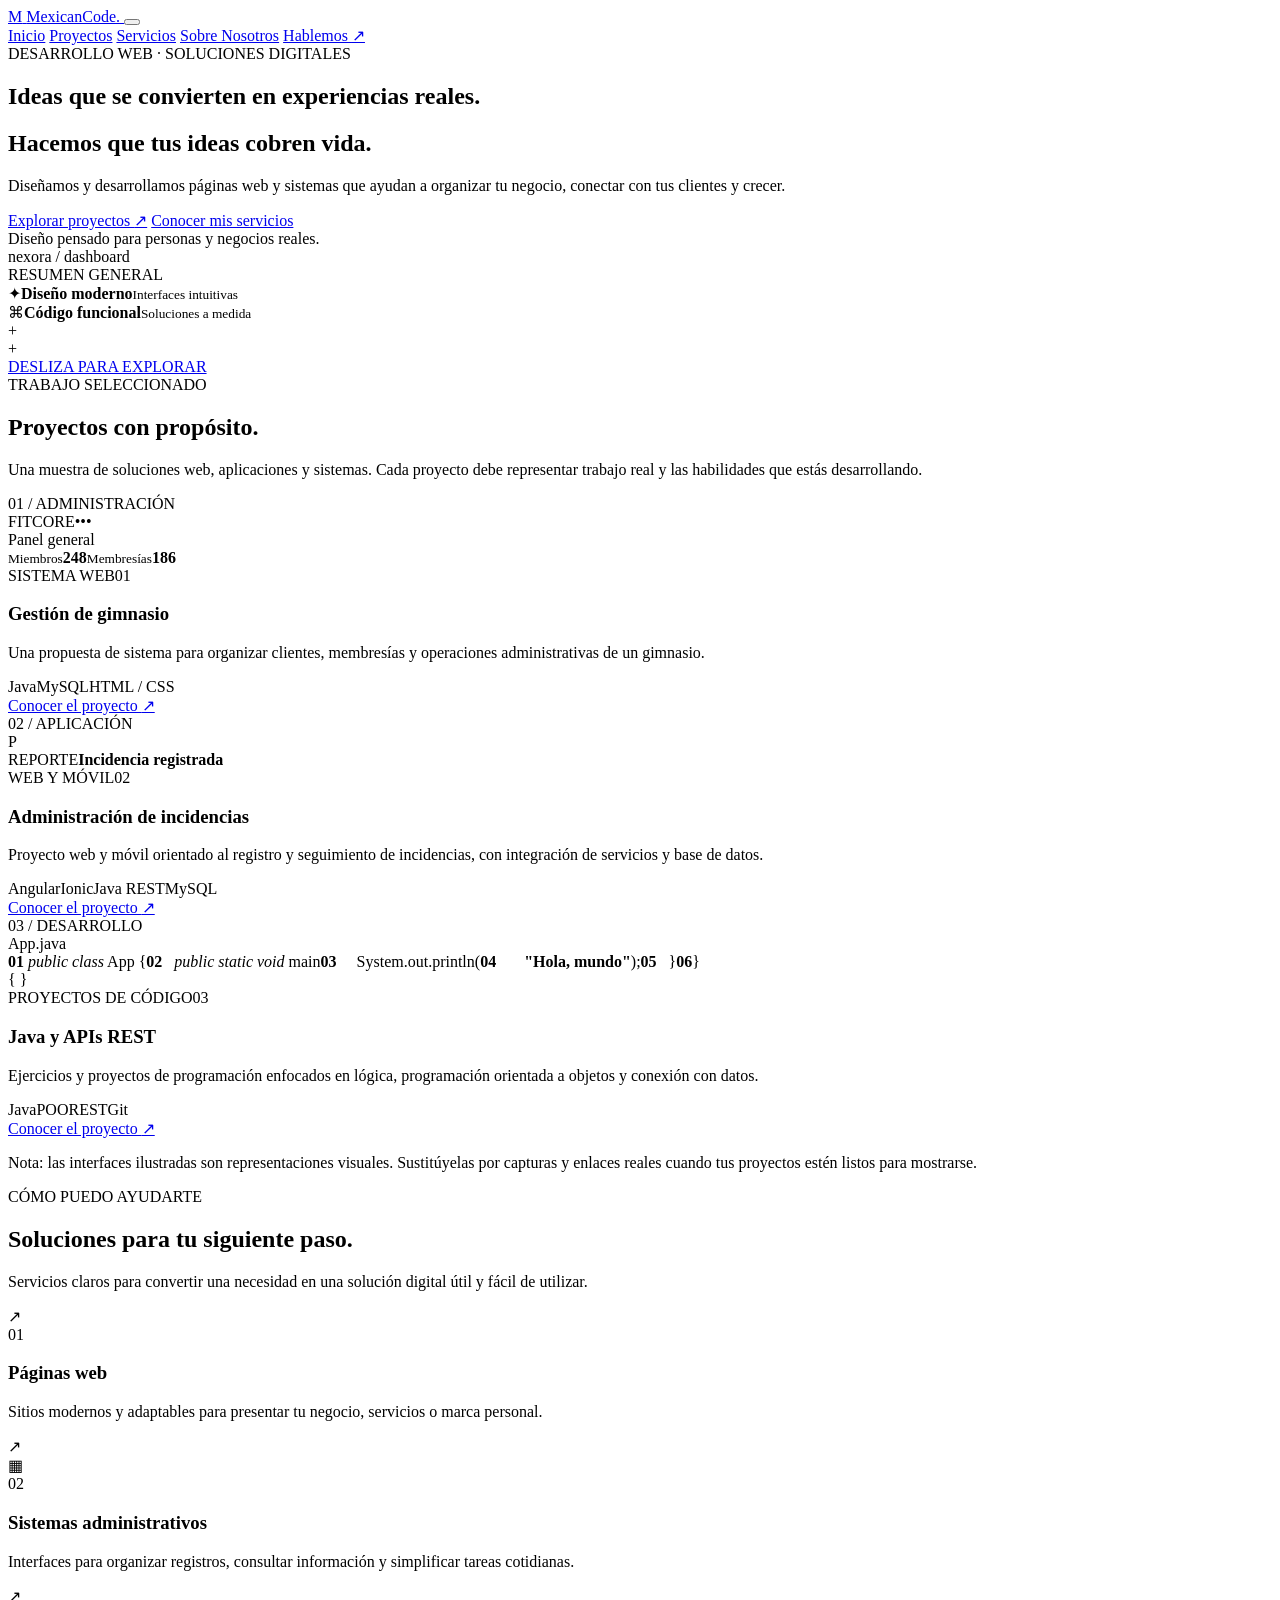
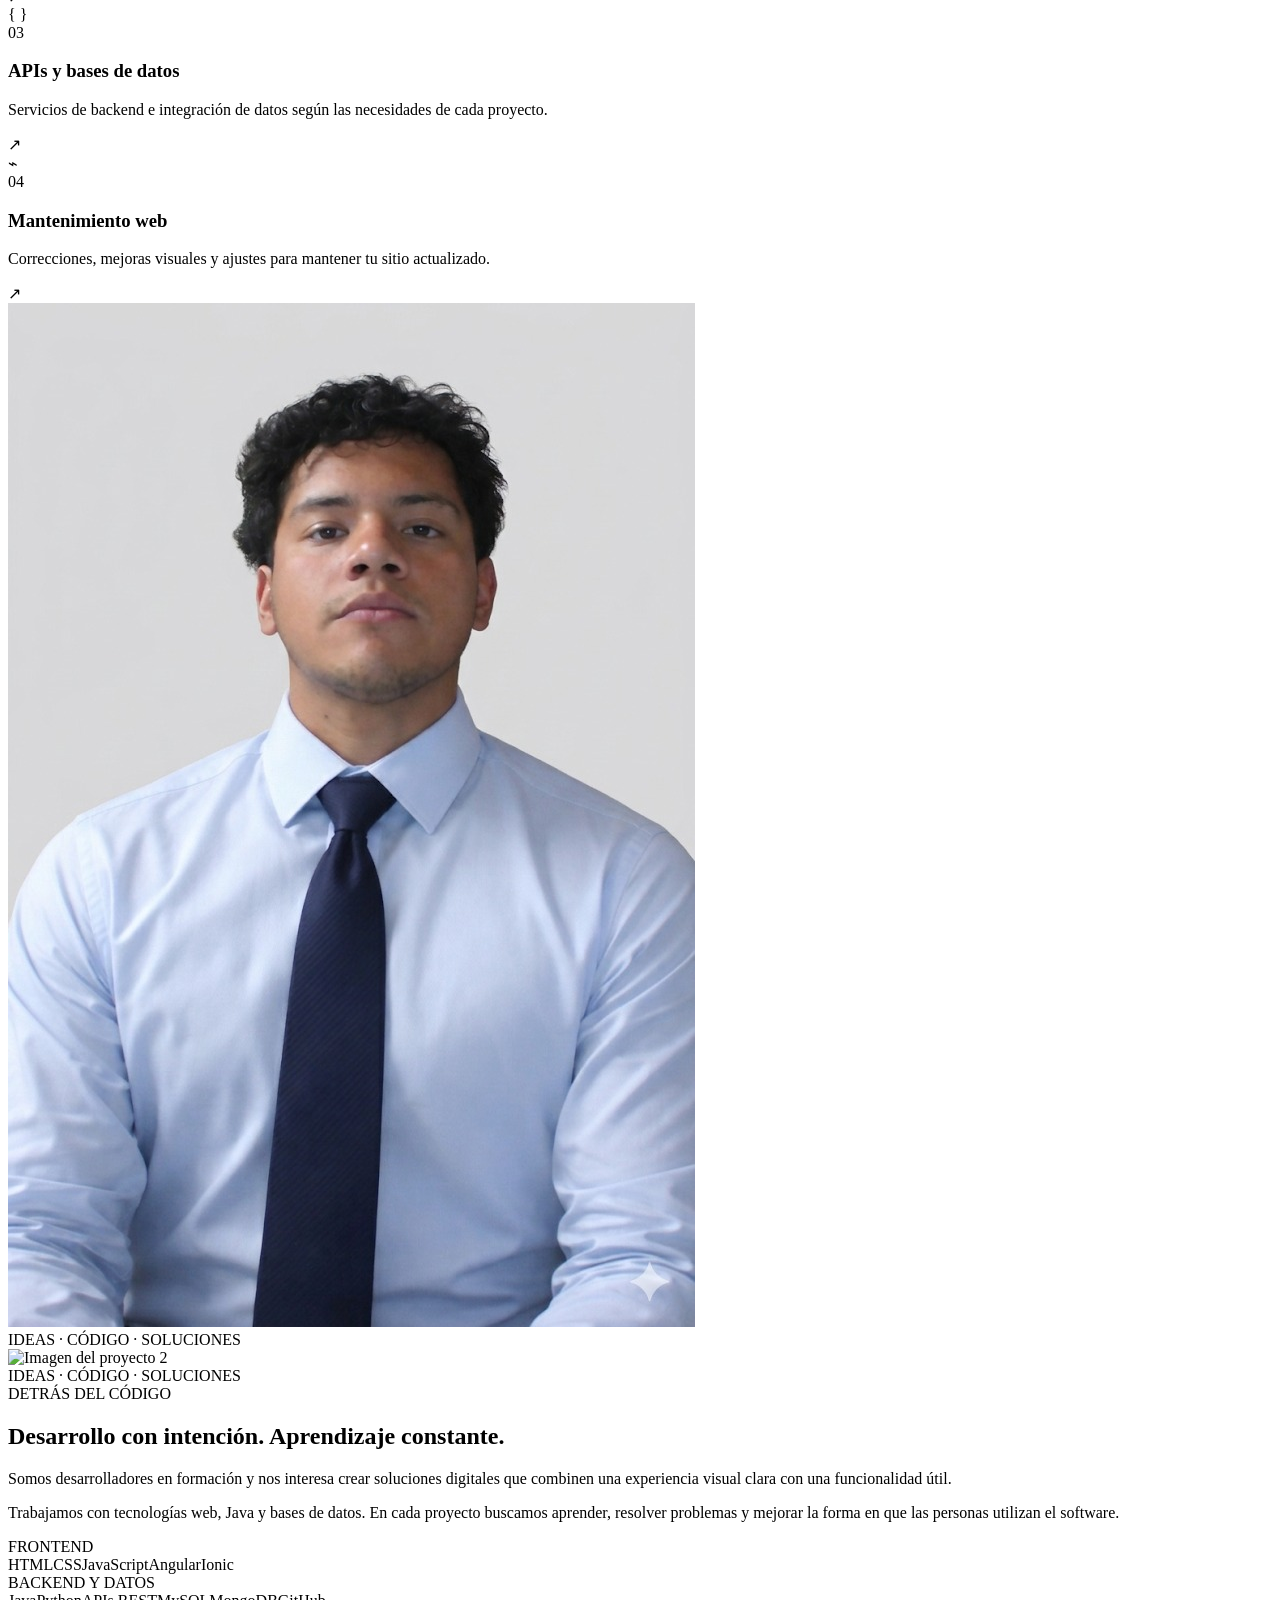
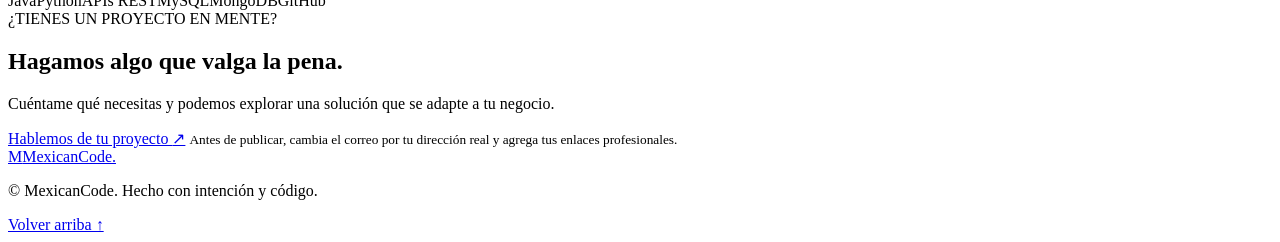
==== index.html @ 7efb6d9e "Publicar pagina del portafolio" ====
<!DOCTYPE html>
<html lang="es">
<head>
    <meta charset="UTF-8">
    <meta name="viewport" content="width=device-width, initial-scale=1.0">
    <meta name="description" content="Portafolio de desarrollo web, sistemas administrativos y soluciones digitales.">
    <title>Mexican Code | Desarrollo digital</title>
    <link rel="stylesheet" href="css/estilos.css">
    <script src="js/script.js" defer></script>
</head>
<body>
    <div class="page-glow page-glow-one" aria-hidden="true"></div>
    <div class="page-glow page-glow-two" aria-hidden="true"></div>

    <header class="site-header">
        <a class="brand" href="#inicio" aria-label="Nexora, inicio">
            <span class="brand-mark">M</span>
            <span>MexicanCode<span class="brand-dot">.</span></span>
        </a>

        <button class="menu-toggle" id="menuToggle" aria-label="Abrir menú" aria-expanded="false" aria-controls="mainNav">
            <span></span><span></span><span></span>
        </button>

        <nav class="main-nav" id="mainNav">
            <a href="#inicio" class="nav-link active">Inicio</a>
            <a href="#proyectos" class="nav-link">Proyectos</a>
            <a href="#servicios" class="nav-link">Servicios</a>
            <a href="#sobre-mi" class="nav-link">Sobre Nosotros</a>
            <a href="#contacto" class="nav-cta">Hablemos <span aria-hidden="true">↗</span></a>
        </nav>
    </header>

    <main>
        <section class="hero section-wrap" id="inicio">
            <div class="hero-copy">
                <div class="eyebrow"><span class="status-dot"></span> DESARROLLO WEB · SOLUCIONES DIGITALES</div>
                <h1>Ideas que se convierten en <span class="gradient-text">experiencias reales.</span></h1>
                <h2>Hacemos que tus ideas cobren vida.</h2>
                <p class="hero-description">Diseñamos y desarrollamos páginas web y sistemas que ayudan a organizar tu negocio, conectar con tus clientes y crecer.</p>
                <div class="hero-actions">
                    <a class="button button-primary" href="#proyectos">Explorar proyectos <span aria-hidden="true">↗</span></a>
                    <a class="button button-secondary" href="#contacto">Conocer mis servicios</a>
                </div>
                <div class="hero-note"><span class="note-line"></span><span>Diseño pensado para personas y negocios reales.</span></div>
            </div>

            <div class="hero-visual" aria-label="Ilustración decorativa de una interfaz digital">
                <div class="orbit orbit-large"></div>
                <div class="orbit orbit-small"></div>
                <div class="visual-card visual-card-main">
                    <div class="mock-window-bar"><i></i><i></i><i></i><span>nexora / dashboard</span></div>
                    <div class="mock-content">
                        <div class="mock-sidebar"><b></b><i></i><i></i><i></i><i></i></div>
                        <div class="mock-dashboard">
                            <div class="mock-kicker">RESUMEN GENERAL</div>
                            <div class="mock-title-line"></div>
                            <div class="mock-stats"><span></span><span></span><span></span></div>
                            <div class="mock-chart"><div></div><div></div><div></div><div></div><div></div><div></div><div></div><div></div></div>
                            <div class="mock-bottom"><span></span><span></span></div>
                        </div>
                    </div>
                </div>
                <div class="floating-tag tag-top"><span class="tag-icon">✦</span><span><b>Diseño moderno</b><small>Interfaces intuitivas</small></span></div>
                <div class="floating-tag tag-bottom"><span class="tag-icon tag-icon-green">⌘</span><span><b>Código funcional</b><small>Soluciones a medida</small></span></div>
                <div class="visual-cross cross-one">+</div><div class="visual-cross cross-two">+</div>
            </div>
            <a class="scroll-cue" href="#proyectos"><span></span> DESLIZA PARA EXPLORAR</a>
        </section>

        <section class="section-wrap projects-section" id="proyectos">
            <div class="section-heading">
                <div><div class="eyebrow">TRABAJO SELECCIONADO</div><h2>Proyectos con <span class="gradient-text">propósito.</span></h2></div>
                <p>Una muestra de soluciones web, aplicaciones y sistemas. Cada proyecto debe representar trabajo real y las habilidades que estás desarrollando.</p>
            </div>

            <div class="project-grid">
                <article class="project-card project-featured">
                    <div class="project-art gym-art">
                        <div class="art-label">01 / ADMINISTRACIÓN</div>
                        <div class="gym-screen">
                            <div class="screen-top"><span>FITCORE</span><span>•••</span></div>
                            <div class="screen-heading">Panel general</div>
                            <div class="screen-numbers"><span><small>Miembros</small><b>248</b></span><span><small>Membresías</small><b>186</b></span></div>
                            <div class="screen-bars"><i></i><i></i><i></i><i></i><i></i><i></i><i></i><i></i></div>
                        </div>
                        <div class="art-orb"></div>
                    </div>
                    <div class="project-info">
                        <div class="project-meta"><span>SISTEMA WEB</span><span>01</span></div>
                        <h3>Gestión de gimnasio</h3>
                        <p>Una propuesta de sistema para organizar clientes, membresías y operaciones administrativas de un gimnasio.</p>
                        <div class="tech-list"><span>Java</span><span>MySQL</span><span>HTML / CSS</span></div>
                        <a class="text-link project-detail" href="#contacto" data-project="Gestión de gimnasio">Conocer el proyecto <span>↗</span></a>
                    </div>
                </article>

                <article class="project-card">
                    <div class="project-art pan-art">
                        <div class="art-label">02 / APLICACIÓN</div>
                        <div class="phone-mock">
                            <div class="phone-notch"></div><div class="phone-logo">P</div>
                            <div class="phone-line wide"></div><div class="phone-line"></div>
                            <div class="phone-report"><span>REPORTE</span><b>Incidencia registrada</b><i></i><i></i></div>
                            <div class="phone-button"></div>
                        </div>
                        <div class="pan-orbit"></div>
                    </div>
                    <div class="project-info">
                        <div class="project-meta"><span>WEB Y MÓVIL</span><span>02</span></div>
                        <h3>Administración de incidencias</h3>
                        <p>Proyecto web y móvil orientado al registro y seguimiento de incidencias, con integración de servicios y base de datos.</p>
                        <div class="tech-list"><span>Angular</span><span>Ionic</span><span>Java REST</span><span>MySQL</span></div>
                        <a class="text-link project-detail" href="#contacto" data-project="Administración de incidencias">Conocer el proyecto <span>↗</span></a>
                    </div>
                </article>

                <article class="project-card">
                    <div class="project-art code-art">
                        <div class="art-label">03 / DESARROLLO</div>
                        <div class="code-window">
                            <div class="code-head"><i></i><i></i><i></i><span>App.java</span></div>
                            <div class="code-lines"><span><b>01</b> <em>public class</em> App {</span><span><b>02</b> &nbsp; <em>public static void</em> main</span><span><b>03</b> &nbsp; &nbsp; System.out.println(</span><span><b>04</b> &nbsp; &nbsp; &nbsp; <strong>"Hola, mundo"</strong>);</span><span><b>05</b> &nbsp; }</span><span><b>06</b>}</span></div>
                        </div>
                        <div class="code-symbol">{ }</div>
                    </div>
                    <div class="project-info">
                        <div class="project-meta"><span>PROYECTOS DE CÓDIGO</span><span>03</span></div>
                        <h3>Java y APIs REST</h3>
                        <p>Ejercicios y proyectos de programación enfocados en lógica, programación orientada a objetos y conexión con datos.</p>
                        <div class="tech-list"><span>Java</span><span>POO</span><span>REST</span><span>Git</span></div>
                        <a class="text-link project-detail" href="#contacto" data-project="Java y APIs REST">Conocer el proyecto <span>↗</span></a>
                    </div>
                </article>
            </div>
            <p class="project-disclaimer">Nota: las interfaces ilustradas son representaciones visuales. Sustitúyelas por capturas y enlaces reales cuando tus proyectos estén listos para mostrarse.</p>
        </section>

        <section class="services-section" id="servicios">
            <div class="section-wrap">
                <div class="section-heading">
                    <div><div class="eyebrow">CÓMO PUEDO AYUDARTE</div><h2>Soluciones para <span class="gradient-text">tu siguiente paso.</span></h2></div>
                    <p>Servicios claros para convertir una necesidad en una solución digital útil y fácil de utilizar.</p>
                </div>
                <div class="services-grid">
                    <article class="service-card"><div class="service-icon">↗</div><div class="service-number">01</div><h3>Páginas web</h3><p>Sitios modernos y adaptables para presentar tu negocio, servicios o marca personal.</p><span class="service-arrow">↗</span></article>
                    <article class="service-card"><div class="service-icon">▦</div><div class="service-number">02</div><h3>Sistemas administrativos</h3><p>Interfaces para organizar registros, consultar información y simplificar tareas cotidianas.</p><span class="service-arrow">↗</span></article>
                    <article class="service-card"><div class="service-icon">{ }</div><div class="service-number">03</div><h3>APIs y bases de datos</h3><p>Servicios de backend e integración de datos según las necesidades de cada proyecto.</p><span class="service-arrow">↗</span></article>
                    <article class="service-card"><div class="service-icon">⌁</div><div class="service-number">04</div><h3>Mantenimiento web</h3><p>Correcciones, mejoras visuales y ajustes para mantener tu sitio actualizado.</p><span class="service-arrow">↗</span></article>
                </div>
            </div>
        </section>

        <section class="about-section section-wrap" id="sobre-mi">
           <div class="about-visual">
              
    <!-- Primer recuadro -->
    <div class="about-frame">
       <img src="imagenes/imagenCV.jpeg" alt="Foto de Juan" class="pos-arriba">
        <div class="about-caption">IDEAS · CÓDIGO · SOLUCIONES</div>
    </div>

    <!-- Segundo recuadro -->
    <div class="about-frame">
        <img src="img/proyecto2.png" alt="Imagen del proyecto 2">
        <div class="about-caption">IDEAS · CÓDIGO · SOLUCIONES</div>
    </div>

    <div class="about-decoration"></div>

</div>
            <div class="about-copy"> 
                <div class="eyebrow">DETRÁS DEL CÓDIGO</div>
                <h2>Desarrollo con intención. <span class="gradient-text">Aprendizaje constante.</span></h2>
                <p>Somos desarrolladores en formación y  nos interesa crear soluciones digitales que combinen una experiencia visual clara con una funcionalidad útil.</p>
                <p>Trabajamos con tecnologías web, Java y bases de datos. En cada proyecto buscamos aprender, resolver problemas y mejorar la forma en que las personas utilizan el software.</p>
                <div class="skill-groups"><div><span class="skill-label">FRONTEND</span><div class="tech-list"><span>HTML</span><span>CSS</span><span>JavaScript</span><span>Angular</span><span>Ionic</span></div></div><div><span class="skill-label">BACKEND Y DATOS</span><div class="tech-list"><span>Java</span><span>Python</span><span>APIs REST</span><span>MySQL</span><span>MongoDB</span><span>GitHub</span></div></div></div>
            </div>
            
            
        </section>

        <section class="contact-section" id="contacto">
            <div class="section-wrap contact-inner">
                <div class="eyebrow"><span class="status-dot"></span> ¿TIENES UN PROYECTO EN MENTE?</div>
                <h2>Hagamos algo <span class="gradient-text">que valga la pena.</span></h2>
                <p>Cuéntame qué necesitas y podemos explorar una solución que se adapte a tu negocio.</p>
                <a class="button button-primary" id="contactButton" href="mailto:tu-correo@ejemplo.com?subject=Consulta%20sobre%20un%20proyecto">Hablemos de tu proyecto <span>↗</span></a>
                <small>Antes de publicar, cambia el correo por tu dirección real y agrega tus enlaces profesionales.</small>
            </div>
        </section>
    </main>

    <footer class="site-footer">
        <a class="brand" href="#inicio"><span class="brand-mark">M</span><span>MexicanCode<span class="brand-dot">.</span></span></a>
        <p>© <span id="currentYear"></span> MexicanCode. Hecho con intención y código.</p>
        <a href="#inicio" class="back-top">Volver arriba ↑</a>
    </footer>
</body>
</html>
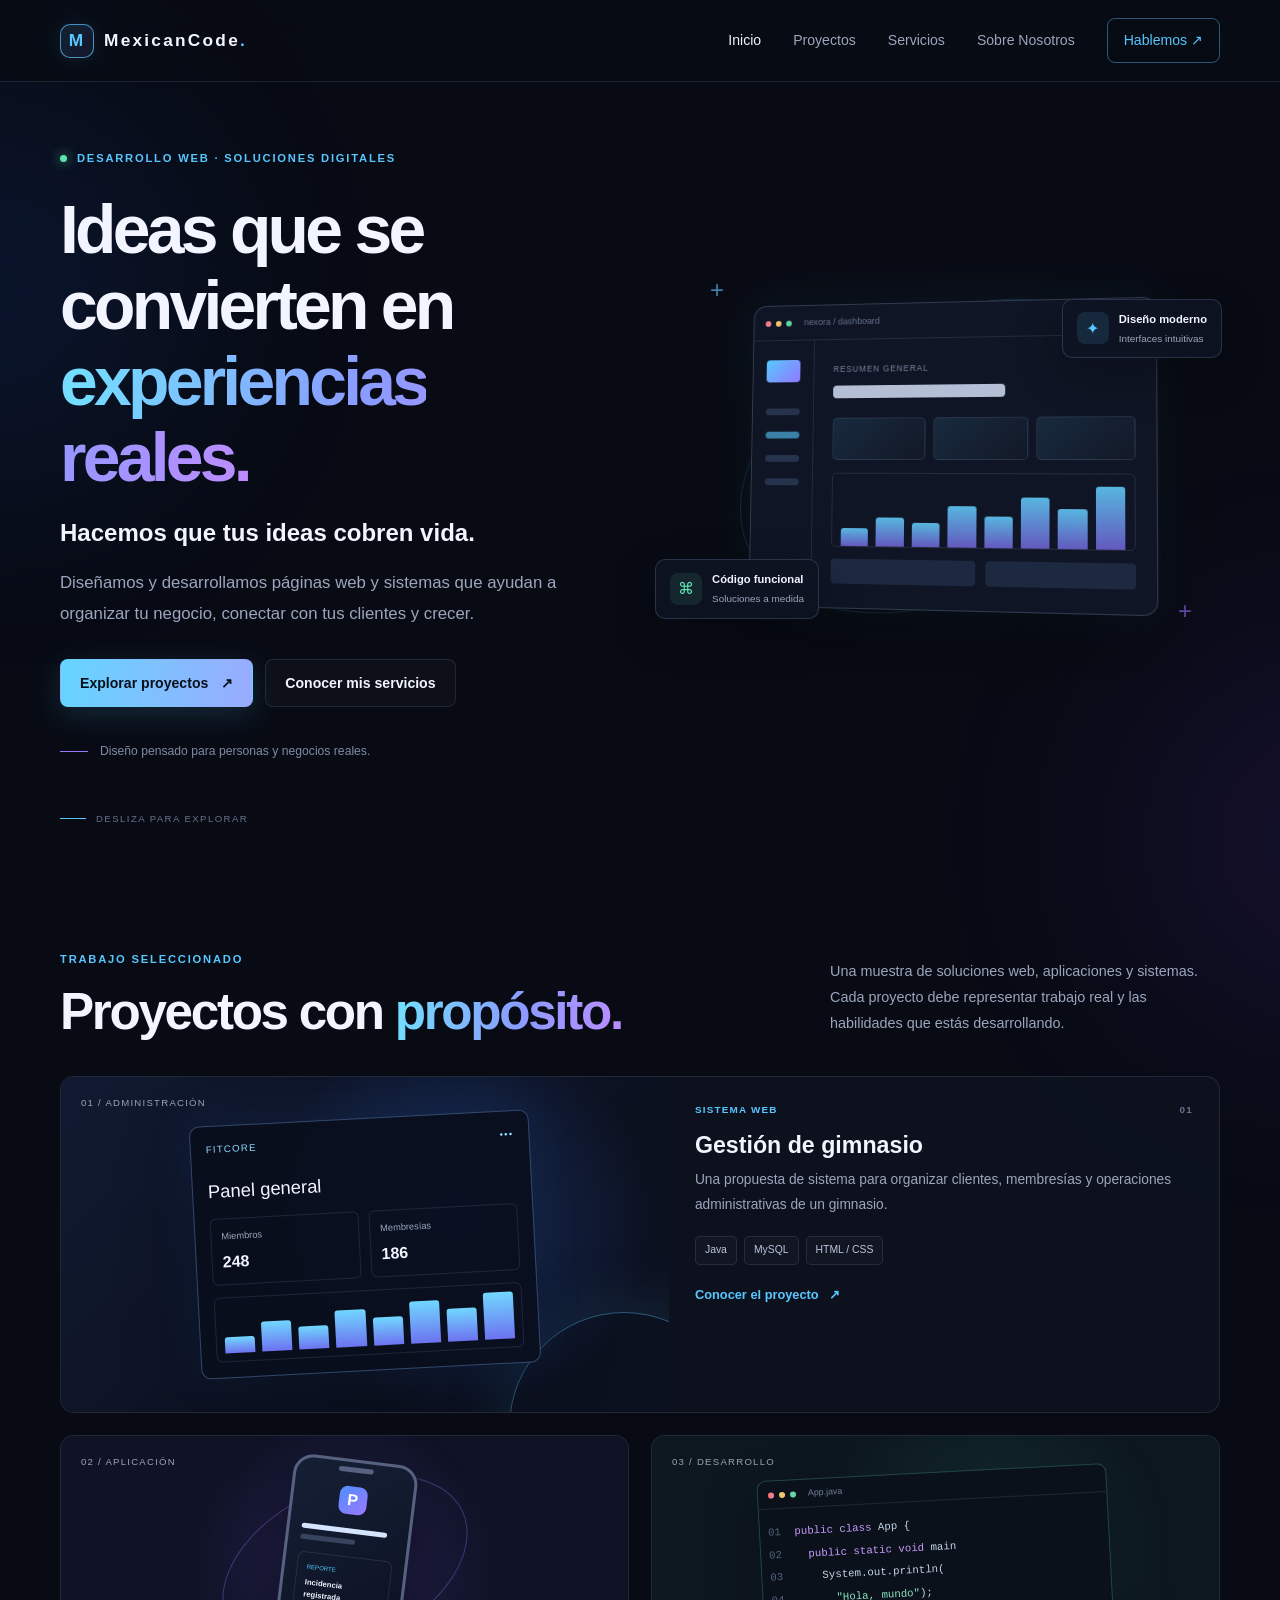
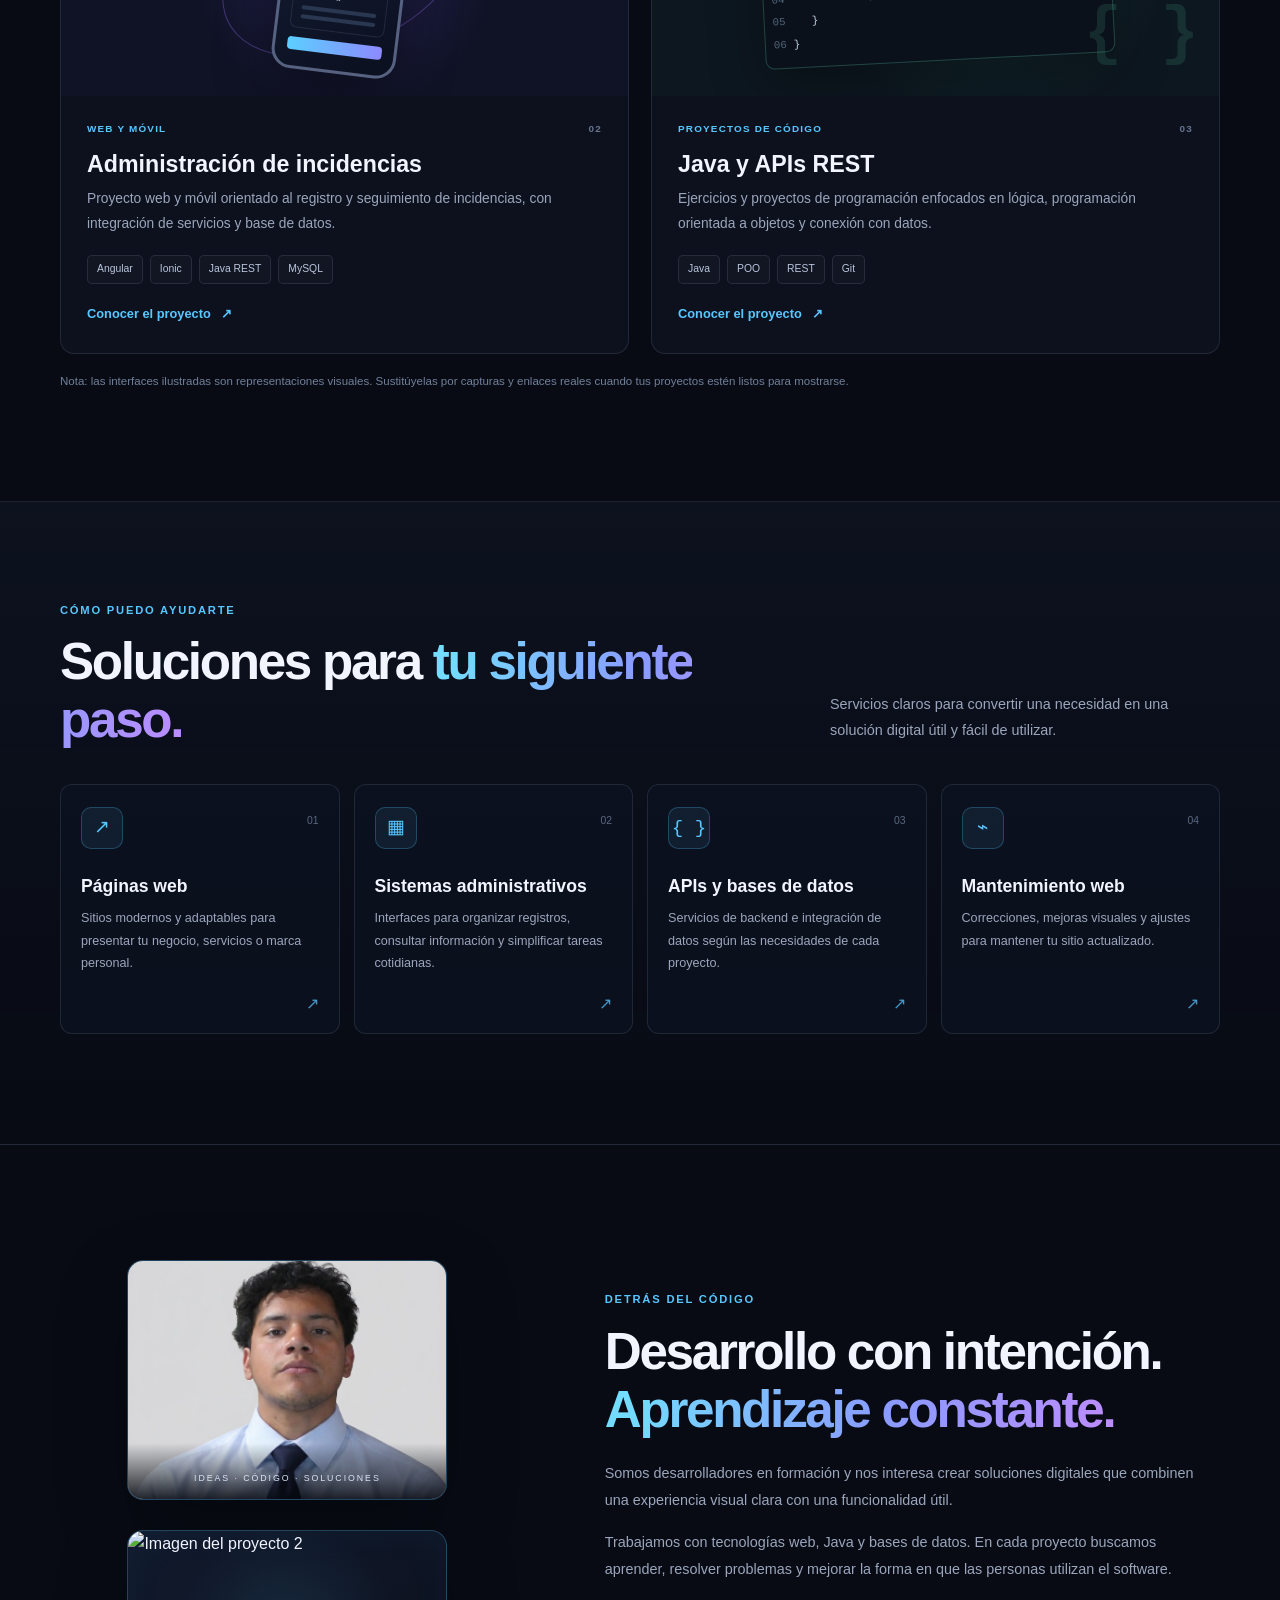
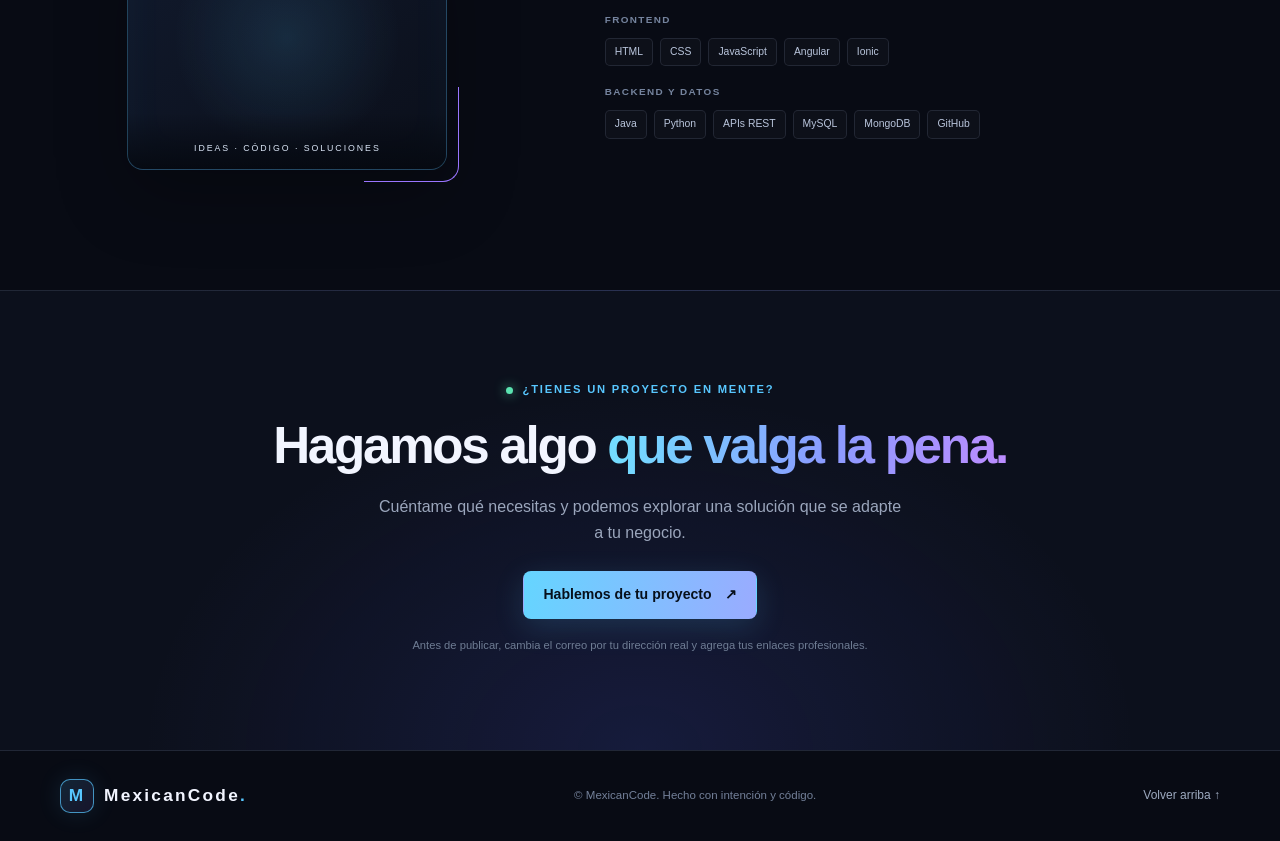
==== commit f057995a: "actualiza yaaaa" ====
--- a/index.html
+++ b/index.html
@@ -5,8 +5,8 @@
     <meta name="viewport" content="width=device-width, initial-scale=1.0">
     <meta name="description" content="Portafolio de desarrollo web, sistemas administrativos y soluciones digitales.">
     <title>Mexican Code | Desarrollo digital</title>
-    <link rel="stylesheet" href="css/estilos.css">
-    <script src="js/script.js" defer></script>
+    <link rel="stylesheet" href="./CSS/estilos.css">
+    <script src="./js/script.js" defer></script>
 </head>
 <body>
     <div class="page-glow page-glow-one" aria-hidden="true"></div>
--- a/CSS/estilos.css
+++ b/CSS/estilos.css
@@ -0,0 +1,235 @@
+@import url('https://fonts.googleapis.com/css2?family=DM+Sans:wght@400;500;600;700&family=Space+Grotesk:wght@400;500;600;700&display=swap');
+
+:root {
+    --bg: #080b14;
+    --bg-soft: #0e1321;
+    --panel: #111827;
+    --text: #f2f5ff;
+    --muted: #9ba6bc;
+    --blue: #58c7ff;
+    --purple: #9a75ff;
+    --line: rgba(174, 194, 230, .13);
+    --max-width: 1160px;
+}
+
+* { box-sizing: border-box; }
+html { scroll-behavior: smooth; scroll-padding-top: 90px; }
+body {
+    margin: 0;
+    color: var(--text);
+    background: var(--bg);
+    font-family: 'DM Sans', sans-serif;
+    line-height: 1.6;
+    overflow-x: hidden;
+}
+a { color: inherit; text-decoration: none; }
+button, a { -webkit-tap-highlight-color: transparent; }
+button { font: inherit; }
+::selection { background: rgba(88, 199, 255, .28); color: white; }
+
+.page-glow { position: fixed; width: 380px; height: 380px; border-radius: 50%; filter: blur(120px); opacity: .12; pointer-events: none; z-index: -1; }
+.page-glow-one { top: 100px; left: -200px; background: #236dff; }
+.page-glow-two { top: 650px; right: -240px; background: #873dff; }
+.section-wrap { width: min(var(--max-width), calc(100% - 48px)); margin-inline: auto; }
+
+.site-header {
+    position: sticky; top: 0; z-index: 50; min-height: 82px; padding: 0 max(24px, calc((100vw - var(--max-width)) / 2));
+    display: flex; align-items: center; justify-content: space-between; gap: 30px;
+    background: rgba(8, 11, 20, .82); border-bottom: 1px solid var(--line); backdrop-filter: blur(18px);
+}
+.brand { display: inline-flex; align-items: center; gap: 10px; font-family: 'Space Grotesk', sans-serif; font-size: 1.08rem; font-weight: 700; letter-spacing: .13em; white-space: nowrap; }
+.brand-mark { width: 34px; height: 34px; display: grid; place-items: center; border: 1px solid rgba(88, 199, 255, .7); border-radius: 10px; color: var(--blue); background: linear-gradient(135deg, rgba(88,199,255,.14), rgba(154,117,255,.1)); box-shadow: 0 0 24px rgba(88,199,255,.12); }
+.brand-dot { color: var(--blue); }
+.main-nav { display: flex; align-items: center; gap: 32px; }
+.nav-link { color: var(--muted); font-size: .88rem; transition: color .2s; }
+.nav-link:hover, .nav-link.active { color: var(--text); }
+.nav-cta { padding: 10px 16px; border: 1px solid rgba(88,199,255,.42); border-radius: 8px; color: var(--blue); font-size: .88rem; transition: background .2s, transform .2s; }
+.nav-cta:hover { background: rgba(88,199,255,.1); transform: translateY(-2px); }
+.menu-toggle { display: none; }
+
+.hero { min-height: 660px; display: grid; grid-template-columns: 1.02fr .98fr; align-items: center; gap: 48px; padding-top: 68px; padding-bottom: 90px; position: relative; }
+.hero-copy { position: relative; z-index: 2; }
+.eyebrow { display: flex; align-items: center; gap: 10px; color: var(--blue); font-size: .7rem; font-weight: 700; letter-spacing: .16em; }
+.status-dot { width: 7px; height: 7px; border-radius: 50%; background: #5be3b0; box-shadow: 0 0 12px rgba(91,227,176,.8); }
+h1, h2, h3, p { margin-top: 0; }
+h1, h2, h3 { font-family: 'Space Grotesk', sans-serif; line-height: 1.12; }
+h1 { max-width: 660px; margin: 24px 0; font-size: clamp(2.8rem, 5.3vw, 4.7rem); letter-spacing: -.055em; }
+.gradient-text { color: var(--blue); background: linear-gradient(100deg, #73dcff 5%, #8a9bff 55%, #bd8cff 100%); -webkit-background-clip: text; background-clip: text; -webkit-text-fill-color: transparent; }
+.hero-description { max-width: 550px; color: var(--muted); font-size: 1.05rem; line-height: 1.85; }
+.hero-actions { display: flex; flex-wrap: wrap; gap: 12px; margin-top: 30px; }
+.button { min-height: 48px; padding: 0 19px; display: inline-flex; align-items: center; justify-content: center; gap: 13px; border: 1px solid transparent; border-radius: 8px; font-size: .88rem; font-weight: 700; transition: transform .2s, box-shadow .2s, background .2s; cursor: pointer; }
+.button:hover { transform: translateY(-3px); }
+.button-primary { color: #07101b; background: linear-gradient(100deg, #65d5ff, #9aabff); box-shadow: 0 8px 30px rgba(88,199,255,.16); }
+.button-primary:hover { box-shadow: 0 12px 36px rgba(88,199,255,.25); }
+.button-secondary { color: var(--text); border-color: var(--line); background: rgba(255,255,255,.025); }
+.button-secondary:hover { background: rgba(255,255,255,.07); }
+.hero-note { display: flex; align-items: center; gap: 12px; margin-top: 35px; color: #7e8ba4; font-size: .76rem; }
+.note-line { width: 28px; height: 1px; background: var(--purple); }
+.hero-visual { min-height: 410px; position: relative; display: grid; place-items: center; }
+.orbit { position: absolute; border: 1px solid rgba(88,199,255,.17); border-radius: 50%; transform: rotate(-25deg); }
+.orbit-large { width: 440px; height: 280px; }
+.orbit-small { width: 340px; height: 210px; border-color: rgba(154,117,255,.22); transform: rotate(35deg); }
+.visual-card { position: relative; z-index: 2; overflow: hidden; border: 1px solid rgba(156,183,227,.24); border-radius: 14px; background: rgba(15,22,37,.94); box-shadow: 0 30px 90px rgba(0,0,0,.42), 0 0 55px rgba(88,199,255,.08); }
+.visual-card-main { width: min(100%, 410px); transform: perspective(900px) rotateY(-8deg) rotateX(3deg); }
+.mock-window-bar { height: 36px; display: flex; align-items: center; gap: 5px; padding: 0 12px; border-bottom: 1px solid var(--line); color: #64728c; font-size: .58rem; }
+.mock-window-bar i, .code-head i { width: 6px; height: 6px; border-radius: 50%; background: #f17b88; }
+.mock-window-bar i:nth-child(2), .code-head i:nth-child(2) { background: #f0c66b; }
+.mock-window-bar i:nth-child(3), .code-head i:nth-child(3) { background: #60d7a5; }
+.mock-window-bar span { margin-left: 8px; }
+.mock-content { min-height: 260px; display: grid; grid-template-columns: 65px 1fr; }
+.mock-sidebar { padding: 20px 14px; border-right: 1px solid var(--line); display: flex; flex-direction: column; gap: 17px; }
+.mock-sidebar b, .mock-sidebar i { display: block; height: 7px; border-radius: 4px; background: #26334c; }
+.mock-sidebar b { height: 23px; margin-bottom: 10px; background: linear-gradient(135deg, #57c8ff, #9178ff); }
+.mock-sidebar i:nth-of-type(2) { background: rgba(88,199,255,.6); }
+.mock-dashboard { padding: 24px 20px; }
+.mock-kicker { color: #7786a2; font-size: .52rem; letter-spacing: .12em; }
+.mock-title-line { width: 58%; height: 13px; margin: 10px 0 20px; border-radius: 4px; background: #dce8ff; opacity: .8; }
+.mock-stats { display: grid; grid-template-columns: repeat(3,1fr); gap: 8px; }
+.mock-stats span { height: 43px; border: 1px solid var(--line); border-radius: 5px; background: linear-gradient(140deg, rgba(88,199,255,.12), rgba(255,255,255,.015)); }
+.mock-chart { height: 75px; display: flex; align-items: end; gap: 8px; padding: 12px 9px 0; margin-top: 13px; border: 1px solid var(--line); border-radius: 5px; }
+.mock-chart div { flex: 1; border-radius: 3px 3px 0 0; background: linear-gradient(0deg, #7164d9, #63d1ff); opacity: .85; }
+.mock-chart div:nth-child(1) { height: 30%; }.mock-chart div:nth-child(2) { height: 48%; }.mock-chart div:nth-child(3) { height: 40%; }.mock-chart div:nth-child(4) { height: 68%; }.mock-chart div:nth-child(5) { height: 52%; }.mock-chart div:nth-child(6) { height: 82%; }.mock-chart div:nth-child(7) { height: 65%; }.mock-chart div:nth-child(8) { height: 100%; }
+.mock-bottom { display: flex; gap: 10px; margin-top: 12px; }.mock-bottom span { height: 25px; flex: 1; border-radius: 4px; background: #1c2940; }
+.floating-tag { position: absolute; z-index: 3; display: flex; align-items: center; gap: 10px; padding: 11px 14px; border: 1px solid rgba(156,183,227,.2); border-radius: 10px; background: rgba(14,20,34,.92); box-shadow: 0 15px 45px rgba(0,0,0,.28); backdrop-filter: blur(12px); }
+.tag-top { top: 48px; right: -2px; }.tag-bottom { bottom: 42px; left: -20px; }
+.tag-icon { width: 32px; height: 32px; display: grid; place-items: center; border-radius: 8px; color: var(--blue); background: rgba(88,199,255,.12); }
+.tag-icon-green { color: #65e5b4; background: rgba(101,229,180,.1); }
+.floating-tag b, .floating-tag small { display: block; }.floating-tag b { font-size: .7rem; }.floating-tag small { margin-top: 2px; color: var(--muted); font-size: .62rem; }
+.visual-cross { position: absolute; color: var(--blue); opacity: .65; font-size: 1.5rem; }.cross-one { top: 20px; left: 35px; }.cross-two { bottom: 30px; right: 28px; color: var(--purple); }
+.scroll-cue { position: absolute; bottom: 25px; left: 0; display: flex; align-items: center; gap: 10px; color: #65728b; font-size: .6rem; letter-spacing: .15em; }
+.scroll-cue span { width: 26px; height: 1px; background: var(--blue); }
+
+.projects-section { padding-top: 100px; padding-bottom: 110px; }
+.section-heading { display: flex; justify-content: space-between; align-items: end; gap: 40px; margin-bottom: 36px; }
+.section-heading h2, .about-copy h2, .contact-inner h2 { margin: 14px 0 0; font-size: clamp(2.1rem, 4vw, 3.3rem); letter-spacing: -.045em; }
+.section-heading > p { max-width: 390px; margin: 0 0 4px; color: var(--muted); font-size: .9rem; line-height: 1.8; }
+.project-grid { display: grid; grid-template-columns: repeat(2, minmax(0,1fr)); gap: 22px; }
+.project-card { overflow: hidden; border: 1px solid var(--line); border-radius: 14px; background: rgba(15,21,35,.74); transition: transform .25s, border-color .25s; }
+.project-card:hover { transform: translateY(-5px); border-color: rgba(88,199,255,.38); }
+.project-featured { grid-column: 1 / -1; display: grid; grid-template-columns: 1.05fr .95fr; }
+.project-art { min-height: 250px; position: relative; display: grid; place-items: center; overflow: hidden; }
+.art-label { position: absolute; top: 18px; left: 20px; z-index: 2; color: rgba(231,239,255,.65); font-size: .6rem; letter-spacing: .13em; }
+.gym-art { min-height: 335px; background: radial-gradient(circle at 65% 42%, rgba(62,125,255,.27), transparent 44%), linear-gradient(135deg, #111a31, #0c1120 65%); }
+.gym-screen { width: 68%; max-width: 340px; min-height: 220px; padding: 15px; border: 1px solid rgba(126,178,255,.34); border-radius: 10px; background: rgba(9,15,29,.92); box-shadow: 0 20px 70px rgba(0,0,0,.35), 0 0 50px rgba(61,128,255,.12); transform: rotate(-3deg); z-index: 1; }
+.screen-top { display: flex; justify-content: space-between; color: #8fdcff; font-size: .6rem; letter-spacing: .13em; }
+.screen-heading { margin: 20px 0 12px; font-family: 'Space Grotesk', sans-serif; font-size: 1.15rem; }
+.screen-numbers { display: flex; gap: 10px; }.screen-numbers span { flex: 1; padding: 10px; border: 1px solid var(--line); border-radius: 6px; }.screen-numbers small, .screen-numbers b { display: block; }.screen-numbers small { color: var(--muted); font-size: .58rem; }.screen-numbers b { margin-top: 5px; font-size: 1rem; }
+.screen-bars { height: 65px; display: flex; align-items: end; gap: 7px; padding: 8px; margin-top: 12px; border: 1px solid var(--line); border-radius: 6px; }.screen-bars i { flex: 1; border-radius: 3px 3px 0 0; background: linear-gradient(#71d7ff, #6d72f0); }.screen-bars i:nth-child(1) { height: 35%; }.screen-bars i:nth-child(2) { height: 65%; }.screen-bars i:nth-child(3) { height: 50%; }.screen-bars i:nth-child(4) { height: 80%; }.screen-bars i:nth-child(5) { height: 60%; }.screen-bars i:nth-child(6) { height: 90%; }.screen-bars i:nth-child(7) { height: 70%; }.screen-bars i:nth-child(8) { height: 100%; }
+.art-orb { position: absolute; width: 230px; height: 230px; right: -70px; bottom: -130px; border: 1px solid rgba(88,199,255,.4); border-radius: 50%; box-shadow: 0 0 70px rgba(88,199,255,.15); }
+.project-info { padding: 25px 26px 28px; }.project-meta { display: flex; justify-content: space-between; color: var(--blue); font-size: .62rem; font-weight: 700; letter-spacing: .12em; }.project-meta span:last-child { color: #66738e; }
+.project-info h3 { margin: 14px 0 10px; font-size: 1.45rem; }.project-info p { margin-bottom: 18px; color: var(--muted); font-size: .86rem; line-height: 1.8; }
+.tech-list { display: flex; flex-wrap: wrap; gap: 7px; }.tech-list span { padding: 5px 9px; border: 1px solid var(--line); border-radius: 5px; color: #b9c5dc; background: rgba(255,255,255,.025); font-size: .65rem; }
+.text-link { display: inline-flex; align-items: center; gap: 10px; margin-top: 20px; color: var(--blue); font-size: .8rem; font-weight: 700; }.text-link span { transition: transform .2s; }.text-link:hover span { transform: translate(3px,-3px); }
+.pan-art { min-height: 260px; background: radial-gradient(circle at 50% 50%, rgba(118,92,255,.22), transparent 48%), #101326; }.phone-mock { position: relative; width: 125px; height: 215px; padding: 20px 12px 12px; border: 3px solid #56627f; border-radius: 20px; background: linear-gradient(145deg,#151f35,#0b1020); box-shadow: 0 20px 55px rgba(0,0,0,.45); transform: rotate(7deg); z-index: 1; }.phone-notch { position: absolute; top: 5px; left: 42px; width: 35px; height: 5px; border-radius: 5px; background: #56627f; }.phone-logo { display: grid; place-items: center; width: 28px; height: 28px; margin: 4px auto 14px; border-radius: 8px; color: white; background: linear-gradient(135deg,#4d8fff,#9b78ff); font-weight: 700; }.phone-line { width: 58%; height: 5px; margin-top: 6px; border-radius: 5px; background: #38445d; }.phone-line.wide { width: 90%; background: #d5e4ff; }.phone-report { padding: 9px; margin-top: 12px; border: 1px solid var(--line); border-radius: 7px; }.phone-report span,.phone-report b { display: block; }.phone-report span { color: var(--blue); font-size: .38rem; }.phone-report b { margin: 5px 0; font-size: .48rem; }.phone-report i { display: block; height: 4px; margin-top: 5px; border-radius: 4px; background: #2a3751; }.phone-button { height: 13px; margin-top: 9px; border-radius: 4px; background: linear-gradient(90deg,#5bcfff,#8d8aff); }.pan-orbit { position: absolute; width: 260px; height: 160px; border: 1px solid rgba(154,117,255,.35); border-radius: 50%; transform: rotate(-25deg); }
+.code-art { min-height: 260px; background: radial-gradient(circle at 60% 45%, rgba(73,207,177,.13), transparent 48%), #0d1720; }.code-window { width: 78%; max-width: 350px; overflow: hidden; border: 1px solid rgba(100,222,190,.25); border-radius: 9px; background: #0a111a; transform: rotate(-3deg); box-shadow: 0 20px 55px rgba(0,0,0,.3); }.code-head { height: 28px; display: flex; align-items: center; gap: 5px; padding: 0 10px; border-bottom: 1px solid var(--line); }.code-head span { margin-left: 7px; color: #71819a; font-size: .55rem; }.code-lines { padding: 12px 8px; font-family: monospace; font-size: clamp(.48rem,1vw,.67rem); line-height: 2.1; white-space: nowrap; }.code-lines span { display: block; color: #c5d6e8; }.code-lines b { display: inline-block; width: 20px; color: #52647b; font-weight: 400; }.code-lines em { color: #c99cff; font-style: normal; }.code-lines strong { color: #8ce3c0; font-weight: 400; }.code-symbol { position: absolute; right: 20px; bottom: 10px; color: rgba(101,229,180,.12); font-family: monospace; font-size: 4rem; font-weight: 700; }
+.project-disclaimer { margin: 18px 0 0; color: #71809a; font-size: .72rem; }
+
+.services-section { padding: 100px 0 110px; border-block: 1px solid var(--line); background: linear-gradient(180deg, rgba(15,21,35,.72), rgba(8,11,20,.5)); }
+.services-grid { display: grid; grid-template-columns: repeat(4,minmax(0,1fr)); gap: 14px; }
+.service-card { min-height: 250px; position: relative; padding: 22px 20px; border: 1px solid var(--line); border-radius: 12px; background: rgba(13,19,32,.82); transition: border-color .2s, transform .2s; }.service-card:hover { transform: translateY(-4px); border-color: rgba(88,199,255,.4); }
+.service-icon { width: 42px; height: 42px; display: grid; place-items: center; border: 1px solid rgba(88,199,255,.25); border-radius: 10px; color: var(--blue); background: rgba(88,199,255,.08); font-family: monospace; font-size: 1.2rem; }.service-number { position: absolute; top: 28px; right: 20px; color: #596780; font-size: .65rem; }.service-card h3 { margin: 28px 0 10px; font-size: 1.1rem; }.service-card p { color: var(--muted); font-size: .79rem; line-height: 1.8; }.service-arrow { position: absolute; right: 20px; bottom: 17px; color: var(--blue); opacity: .75; }
+
+/* ================= SOBRE MÍ ================= */
+.about-section { display: grid; grid-template-columns: .85fr 1.15fr; gap: 90px; align-items: center; padding-top: 115px; padding-bottom: 120px; }
+
+/* Columna visual: apila uno o varios recuadros */
+.about-visual {
+    position: relative;
+    width: 100%;
+    max-width: 320px;
+    justify-self: center;
+    min-width: 0;
+    display: flex;
+    flex-direction: column;
+    align-items: center;
+    gap: 30px;
+}
+
+/* Recuadro: mismo tamaño siempre, recorta lo que sobre */
+.about-frame {
+    position: relative;
+    width: 100%;
+    aspect-ratio: 4 / 3;
+    flex-shrink: 0;
+    overflow: hidden;
+    display: flex;
+    flex-direction: column;
+    align-items: center;
+    justify-content: center;
+    border: 1px solid rgba(88,199,255,.27);
+    border-radius: 16px;
+    background: radial-gradient(circle at 50% 45%, rgba(88,199,255,.12), transparent 55%), linear-gradient(145deg,#111a2d,#0b0f1a);
+    box-shadow: inset 0 0 45px rgba(88,199,255,.04), 0 25px 70px rgba(0,0,0,.25);
+}
+
+/* Imagen: llena el recuadro sin deformarse */
+.about-frame img {
+    position: top;
+    inset: 0;
+    width: 100%;
+    height: 100%;
+    object-fit: cover;        /* usa "contain" si no quieres que recorte nada */
+    object-position: center;  /* usa "top" si te corta la cara */
+    display: block;
+}
+
+/* Monograma (cuando el recuadro NO lleva imagen) */
+.about-monogram { font-family: 'Space Grotesk',sans-serif; font-size: 7rem; font-weight: 700; letter-spacing: -.1em; line-height: 1; color: #b7eaff; text-shadow: 0 0 45px rgba(88,199,255,.4); }
+.about-monogram span { color: var(--purple); }
+
+/* Caption normal (debajo del monograma) */
+.about-caption { margin-top: 22px; color: #71809a; font-size: .55rem; letter-spacing: .22em; text-align: center; }
+
+/* Caption cuando el recuadro lleva imagen: va encima, abajo, con degradado */
+.about-frame img + .about-caption {
+    position: absolute;
+    left: 0;
+    right: 0;
+    bottom: 0;
+    margin: 0;
+    padding: 28px 12px 14px;
+    color: #dbe6f7;
+    background: linear-gradient(transparent, rgba(5,8,15,.88));
+}
+
+.about-decoration { position: absolute; width: 95px; height: 95px; right: -12px; bottom: -12px; border-right: 1px solid var(--purple); border-bottom: 1px solid var(--purple); border-radius: 0 0 16px 0; pointer-events: none; }
+.about-copy h2 { margin-bottom: 22px; }.about-copy > p { color: var(--muted); font-size: .9rem; line-height: 1.9; }.skill-groups { display: grid; gap: 18px; margin-top: 28px; }.skill-label { display: block; margin-bottom: 10px; color: #75849e; font-size: .62rem; font-weight: 700; letter-spacing: .14em; }
+
+.contact-section { position: relative; overflow: hidden; padding: 90px 0 95px; border-block: 1px solid var(--line); text-align: center; background: radial-gradient(ellipse at 50% 100%, rgba(84,95,255,.14), transparent 55%), #0c101c; }.contact-inner { display: flex; flex-direction: column; align-items: center; }.contact-inner h2 { max-width: 780px; margin-top: 18px; }.contact-inner > p { max-width: 530px; margin: 20px 0 25px; color: var(--muted); }.contact-inner small { margin-top: 18px; color: #6f7d94; font-size: .7rem; }
+.site-footer { width: min(var(--max-width),calc(100% - 48px)); min-height: 90px; display: flex; align-items: center; justify-content: space-between; gap: 20px; margin: auto; }.site-footer p { margin: 0; color: #738099; font-size: .72rem; }.back-top { color: #9daac0; font-size: .75rem; }.back-top:hover { color: var(--blue); }
+
+/* ================= RESPONSIVE ================= */
+@media (max-width: 1000px) {
+    .main-nav { gap: 20px; }
+    .hero { gap: 20px; }
+    .hero-visual { transform: scale(.92); }
+    .services-grid { grid-template-columns: repeat(2,minmax(0,1fr)); }
+    .about-section { gap: 45px; }
+}
+@media (max-width: 760px) {
+    .section-wrap { width: min(100% - 36px,var(--max-width)); }
+    .site-header { min-height: 72px; padding-inline: 18px; }
+    .menu-toggle { width: 42px; height: 42px; display: flex; flex-direction: column; align-items: center; justify-content: center; gap: 5px; border: 1px solid var(--line); border-radius: 8px; background: transparent; cursor: pointer; }
+    .menu-toggle span { width: 17px; height: 2px; border-radius: 2px; background: var(--text); transition: transform .2s, opacity .2s; }
+    .menu-toggle[aria-expanded="true"] span:first-child { transform: translateY(7px) rotate(45deg); }.menu-toggle[aria-expanded="true"] span:nth-child(2) { opacity: 0; }.menu-toggle[aria-expanded="true"] span:last-child { transform: translateY(-7px) rotate(-45deg); }
+    .main-nav { position: absolute; top: 71px; left: 0; right: 0; display: none; flex-direction: column; align-items: stretch; gap: 0; padding: 10px 18px 20px; border-bottom: 1px solid var(--line); background: rgba(8,11,20,.98); }
+    .main-nav.open { display: flex; }.nav-link { padding: 13px 5px; border-bottom: 1px solid rgba(174,194,230,.08); }.nav-cta { margin-top: 12px; text-align: center; }
+    .hero { grid-template-columns: 1fr; gap: 20px; padding-top: 70px; padding-bottom: 85px; }.hero-copy { max-width: 620px; }.hero-visual { min-height: 350px; margin: 0 -8px; transform: scale(.92); }.scroll-cue { bottom: 20px; }
+    .section-heading { display: block; }.section-heading > p { margin-top: 18px; }
+    .project-featured { grid-template-columns: 1fr; }.gym-art { min-height: 285px; }.project-grid { gap: 16px; }.project-info { padding: 22px; }
+    .about-section { grid-template-columns: 1fr; gap: 35px; padding-top: 80px; padding-bottom: 85px; }
+    .about-decoration { right: -6px; bottom: -6px; }
+    .site-footer { width: calc(100% - 36px); flex-wrap: wrap; padding-block: 22px; }.site-footer p { order: 3; width: 100%; }
+}
+@media (max-width: 520px) {
+    h1 { font-size: clamp(2.55rem,12vw,3.7rem); }.hero-description { font-size: .95rem; }.hero-actions { align-items: stretch; flex-direction: column; }.hero-actions .button { width: 100%; }
+    .hero-visual { min-height: 300px; transform: scale(.82); margin: -5px -35px; }.tag-top { right: 0; top: 10px; }.tag-bottom { left: 0; bottom: 5px; }.orbit-large { width: 350px; }.orbit-small { width: 290px; }
+    .projects-section,.services-section { padding-top: 75px; padding-bottom: 80px; }.project-grid { grid-template-columns: 1fr; }.project-featured { grid-column: auto; }.project-art { min-height: 245px; }.gym-art { min-height: 270px; }.gym-screen { width: 75%; }.services-grid { grid-template-columns: 1fr; }.service-card { min-height: 220px; }.section-heading h2,.about-copy h2,.contact-inner h2 { font-size: 2.2rem; }
+    .contact-section { padding: 75px 0; }.contact-inner > p { font-size: .9rem; }.site-footer { gap: 15px; }.site-footer .brand { font-size: .9rem; }
+}
+@media (prefers-reduced-motion: reduce) {
+    *, *::before, *::after { scroll-behavior: auto !important; transition-duration: .01ms !important; animation-duration: .01ms !important; }
+}
+
+.about-frame img.pos-arriba { object-position: 50% 15%; }
+.about-frame img.pos-abajo  { object-position: 50% 85%; }
